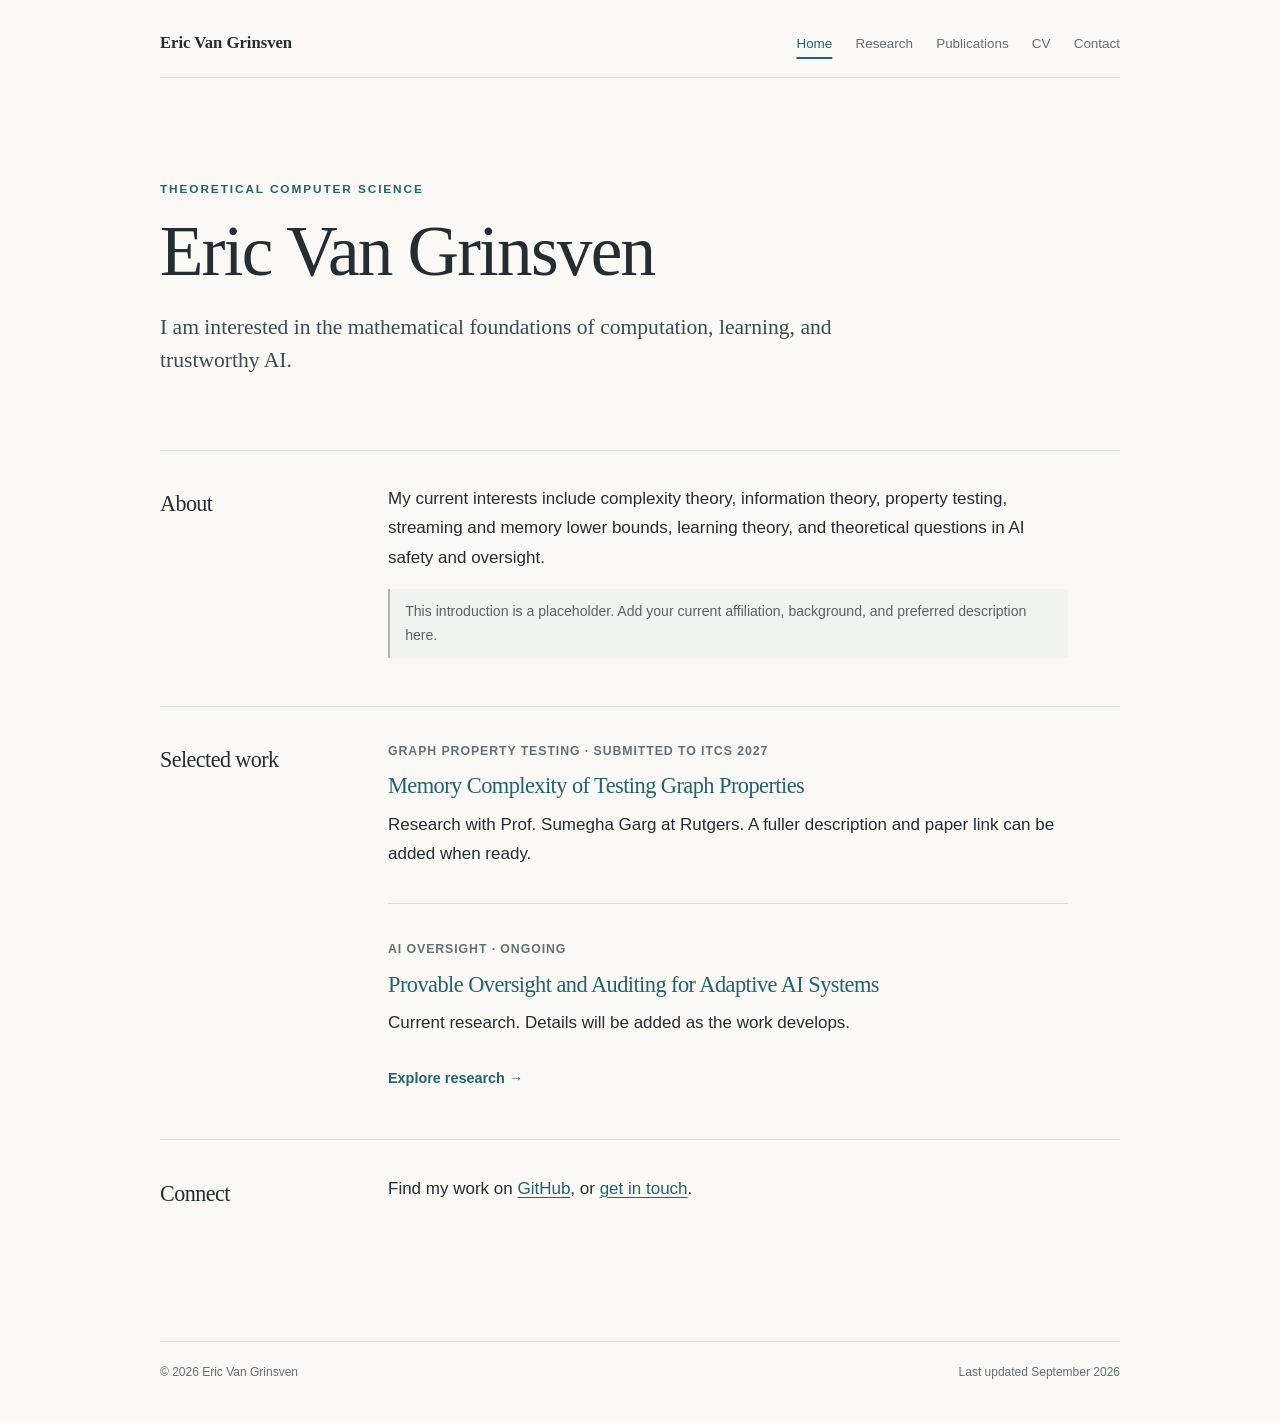
==== index.html @ 431fe8a0 "Create initial academic website" ====
<!doctype html>
<html lang="en">
<head>
  <meta charset="utf-8">
  <meta name="viewport" content="width=device-width, initial-scale=1">
  <meta name="description" content="Eric Van Grinsven — theoretical computer science research and academic work.">
  <title>Eric Van Grinsven</title>
  <link rel="stylesheet" href="styles.css">
</head>
<body>
  <a class="skip-link" href="#main">Skip to content</a>
  <div class="site-wrap">
    <header class="site-header">
      <a class="site-name" href="index.html">Eric Van Grinsven</a>
      <nav aria-label="Main navigation">
        <a aria-current="page" href="index.html">Home</a>
        <a href="research.html">Research</a>
        <a href="publications.html">Publications</a>
        <a href="cv.html">CV</a>
        <a href="contact.html">Contact</a>
      </nav>
    </header>

    <main id="main">
      <section class="intro" aria-labelledby="intro-title">
        <p class="eyebrow">Theoretical computer science</p>
        <h1 id="intro-title">Eric Van Grinsven</h1>
        <p class="lede">I am interested in the mathematical foundations of computation, learning, and trustworthy AI.</p>
      </section>

      <section class="content-section" aria-labelledby="about-title">
        <h2 id="about-title">About</h2>
        <div class="section-body">
          <p>My current interests include complexity theory, information theory, property testing, streaming and memory lower bounds, learning theory, and theoretical questions in AI safety and oversight.</p>
          <p class="editor-note">This introduction is a placeholder. Add your current affiliation, background, and preferred description here.</p>
        </div>
      </section>

      <section class="content-section" aria-labelledby="work-title">
        <h2 id="work-title">Selected work</h2>
        <div class="section-body">
          <div class="entry-list">
            <article class="entry">
              <p class="entry-meta">Graph property testing · submitted to ITCS 2027</p>
              <h3><a href="research.html#graph-properties">Memory Complexity of Testing Graph Properties</a></h3>
              <p>Research with Prof. Sumegha Garg at Rutgers. A fuller description and paper link can be added when ready.</p>
            </article>
            <article class="entry">
              <p class="entry-meta">AI oversight · ongoing</p>
              <h3><a href="research.html#oversight">Provable Oversight and Auditing for Adaptive AI Systems</a></h3>
              <p>Current research. Details will be added as the work develops.</p>
            </article>
          </div>
          <p class="section-link"><a href="research.html">Explore research <span aria-hidden="true">→</span></a></p>
        </div>
      </section>

      <section class="content-section" aria-labelledby="connect-title">
        <h2 id="connect-title">Connect</h2>
        <div class="section-body">
          <p>Find my work on <a href="https://github.com/evangrin">GitHub</a>, or <a href="contact.html">get in touch</a>.</p>
        </div>
      </section>
    </main>

    <footer class="site-footer"><span>© 2026 Eric Van Grinsven</span><span>Last updated September 2026</span></footer>
  </div>
</body>
</html>
---- styles.css ----
:root {
  color-scheme: light;
  --paper: #faf9f6;
  --ink: #242d32;
  --muted: #637078;
  --line: #d9dfde;
  --accent: #246270;
  --note: #f0f3f0;
}

* { box-sizing: border-box; }
html { scroll-behavior: smooth; }
body {
  margin: 0;
  background: var(--paper);
  color: var(--ink);
  font: 17px/1.72 -apple-system, BlinkMacSystemFont, "Segoe UI", Arial, sans-serif;
  -webkit-font-smoothing: antialiased;
}
a { color: var(--accent); text-decoration-thickness: 1px; text-underline-offset: .2em; }
a:hover { color: #163f49; }
a:focus-visible { outline: 2px solid var(--accent); outline-offset: 4px; border-radius: 2px; }
.skip-link { position: absolute; left: 1rem; top: -5rem; z-index: 10; padding: .5rem .8rem; background: var(--ink); color: white; }
.skip-link:focus { top: 1rem; }
.site-wrap { width: min(100% - 3rem, 960px); margin-inline: auto; }
.site-header { display: flex; justify-content: space-between; align-items: baseline; gap: 2rem; border-bottom: 1px solid var(--line); padding: 2rem 0 1.35rem; }
.site-name { color: var(--ink); font: 600 1.04rem/1.2 Georgia, "Times New Roman", serif; text-decoration: none; white-space: nowrap; }
.site-header nav { display: flex; flex-wrap: wrap; gap: .45rem 1.45rem; font-size: .84rem; }
.site-header nav a { color: var(--muted); text-decoration: none; }
.site-header nav a:hover, .site-header nav a[aria-current="page"] { color: var(--accent); }
.site-header nav a[aria-current="page"] { text-decoration: underline; text-underline-offset: .55rem; text-decoration-thickness: 1.5px; }
main { padding-bottom: 5rem; }
.intro { padding: 6.3rem 0 4.5rem; max-width: 780px; }
.page-heading { padding: 5rem 0 3.5rem; max-width: 780px; }
.eyebrow { margin: 0 0 .85rem; color: var(--accent); font-size: .74rem; font-weight: 700; letter-spacing: .16em; text-transform: uppercase; }
h1, h2, h3, p { margin-top: 0; }
h1, h2, h3 { font-family: Georgia, "Times New Roman", serif; font-weight: 500; letter-spacing: -.025em; }
h1 { margin-bottom: 1.15rem; font-size: clamp(2.8rem, 6vw, 4.45rem); line-height: 1.12; }
.lede { max-width: 690px; margin-bottom: 0; color: #3d4b52; font: 1.35rem/1.55 Georgia, "Times New Roman", serif; }
.content-section { display: grid; grid-template-columns: 180px minmax(0, 1fr); gap: 3rem; border-top: 1px solid var(--line); padding: 2.1rem 0 3rem; }
.content-section h2 { margin: .05rem 0 0; font-size: 1.38rem; }
.section-body { max-width: 680px; }
.section-body > p:last-child, .entry p:last-child { margin-bottom: 0; }
.entry-list { display: grid; gap: 2.2rem; }
.entry { scroll-margin-top: 2rem; }
.entry + .entry { border-top: 1px solid var(--line); padding-top: 2.2rem; }
.entry-meta { margin-bottom: .3rem; color: var(--muted); font-size: .77rem; font-weight: 700; letter-spacing: .075em; text-transform: uppercase; }
.entry h3 { margin-bottom: .5rem; font-size: 1.4rem; line-height: 1.35; }
.entry h3 a { text-decoration: none; }
.entry h3 a:hover { text-decoration: underline; }
.entry p { margin-bottom: .6rem; }
.editor-note { border-left: 2px solid #a5bbb7; padding: .65rem .95rem; background: var(--note); color: #56646a; font-size: .88rem; }
.section-link { margin: 1.8rem 0 0; font-size: .9rem; font-weight: 600; }
.section-link a { text-decoration: none; }
.section-link a:hover { text-decoration: underline; }
.link-list { list-style: none; padding: 0; margin: 0 0 2rem; }
.link-list li { display: flex; justify-content: space-between; gap: 1rem; border-bottom: 1px solid var(--line); padding: .75rem 0; }
.link-list li:first-child { border-top: 1px solid var(--line); }
code { font-size: .92em; }
.site-footer { display: flex; justify-content: space-between; gap: 1rem; border-top: 1px solid var(--line); padding: 1.3rem 0 2.5rem; color: var(--muted); font-size: .75rem; }

@media (max-width: 680px) {
  body { font-size: 16px; }
  .site-wrap { width: min(100% - 2.2rem, 960px); }
  .site-header { display: block; padding: 1.4rem 0 1rem; }
  .site-header nav { margin-top: 1rem; gap: .5rem 1.2rem; }
  .intro { padding: 4rem 0 3.2rem; }
  .page-heading { padding: 3.3rem 0 2.5rem; }
  .lede { font-size: 1.16rem; }
  .content-section { display: block; padding: 1.5rem 0 2.6rem; }
  .content-section h2 { margin-bottom: 1.1rem; }
  .site-footer { display: block; }
  .site-footer span { display: block; }
}

@media (prefers-reduced-motion: reduce) {
  html { scroll-behavior: auto; }
}
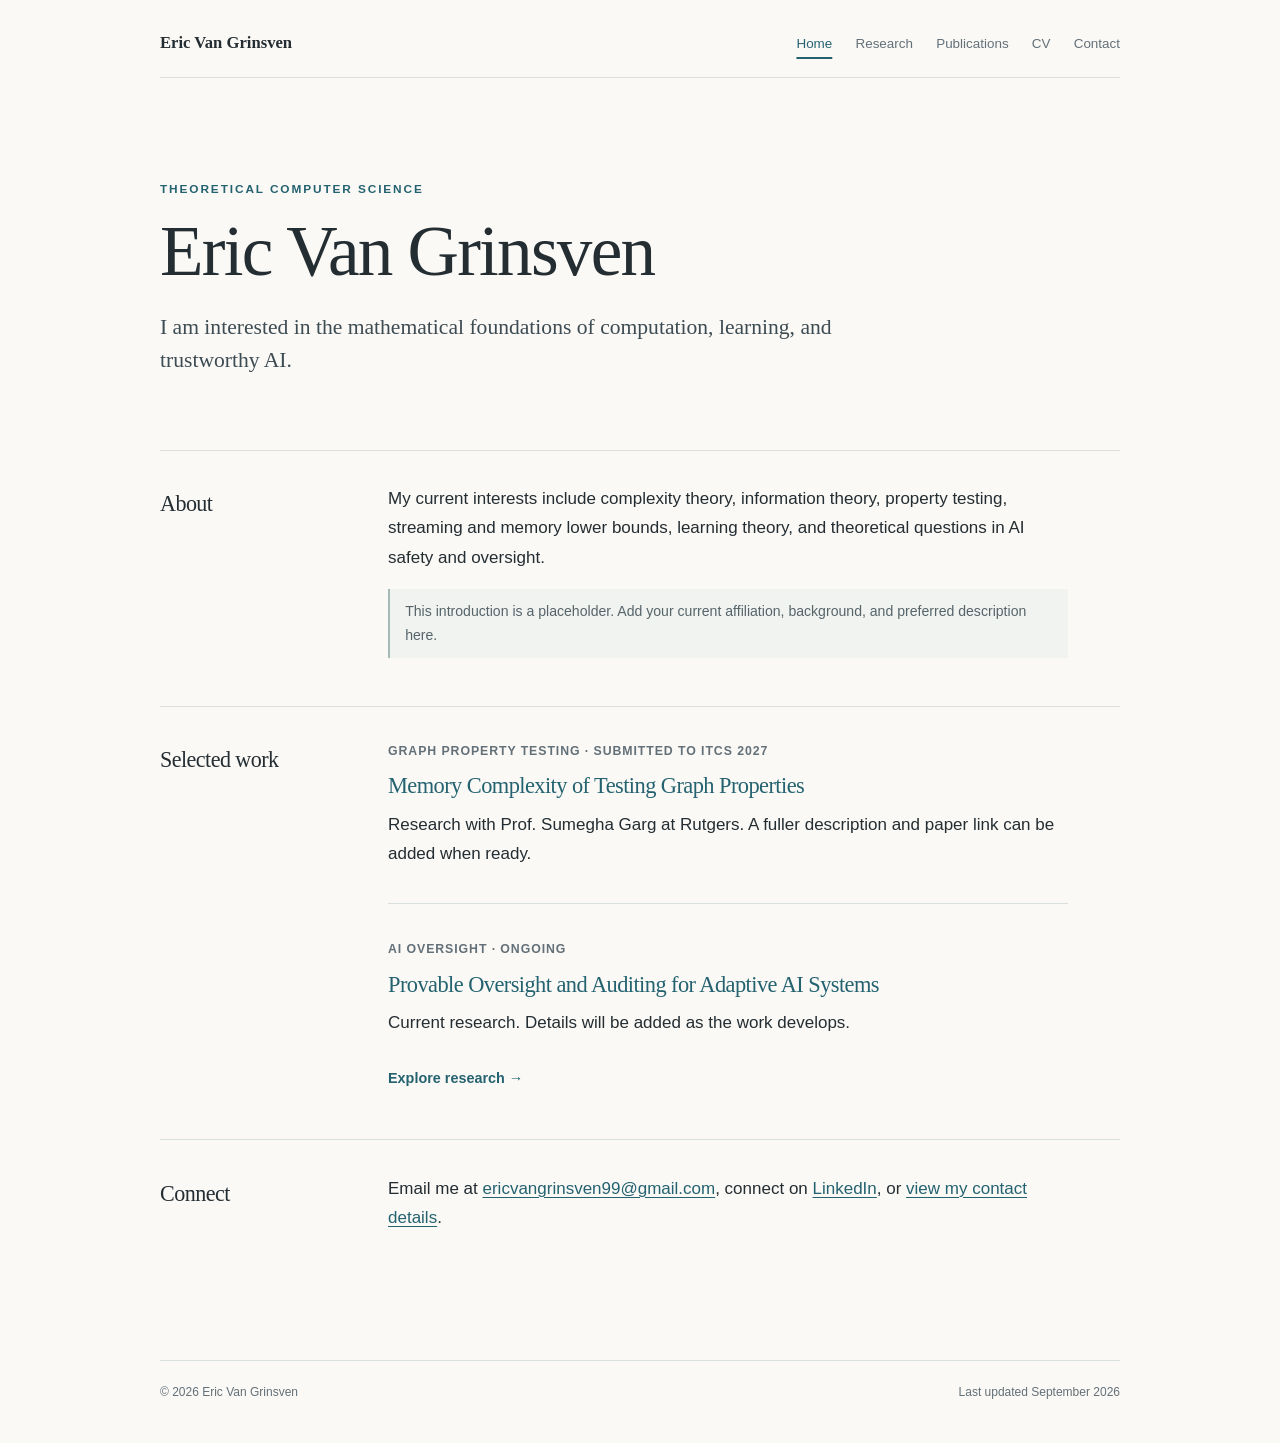
==== commit c5701309: "Update contact links with email and LinkedIn" ====
--- a/index.html
+++ b/index.html
@@ -58,7 +58,7 @@
       <section class="content-section" aria-labelledby="connect-title">
         <h2 id="connect-title">Connect</h2>
         <div class="section-body">
-          <p>Find my work on <a href="https://github.com/evangrin">GitHub</a>, or <a href="contact.html">get in touch</a>.</p>
+          <p>Email me at <a href="mailto:ericvangrinsven99@gmail.com">ericvangrinsven99@gmail.com</a>, connect on <a href="https://www.linkedin.com/in/eric-van-grinsven/">LinkedIn</a>, or <a href="contact.html">view my contact details</a>.</p>
         </div>
       </section>
     </main>
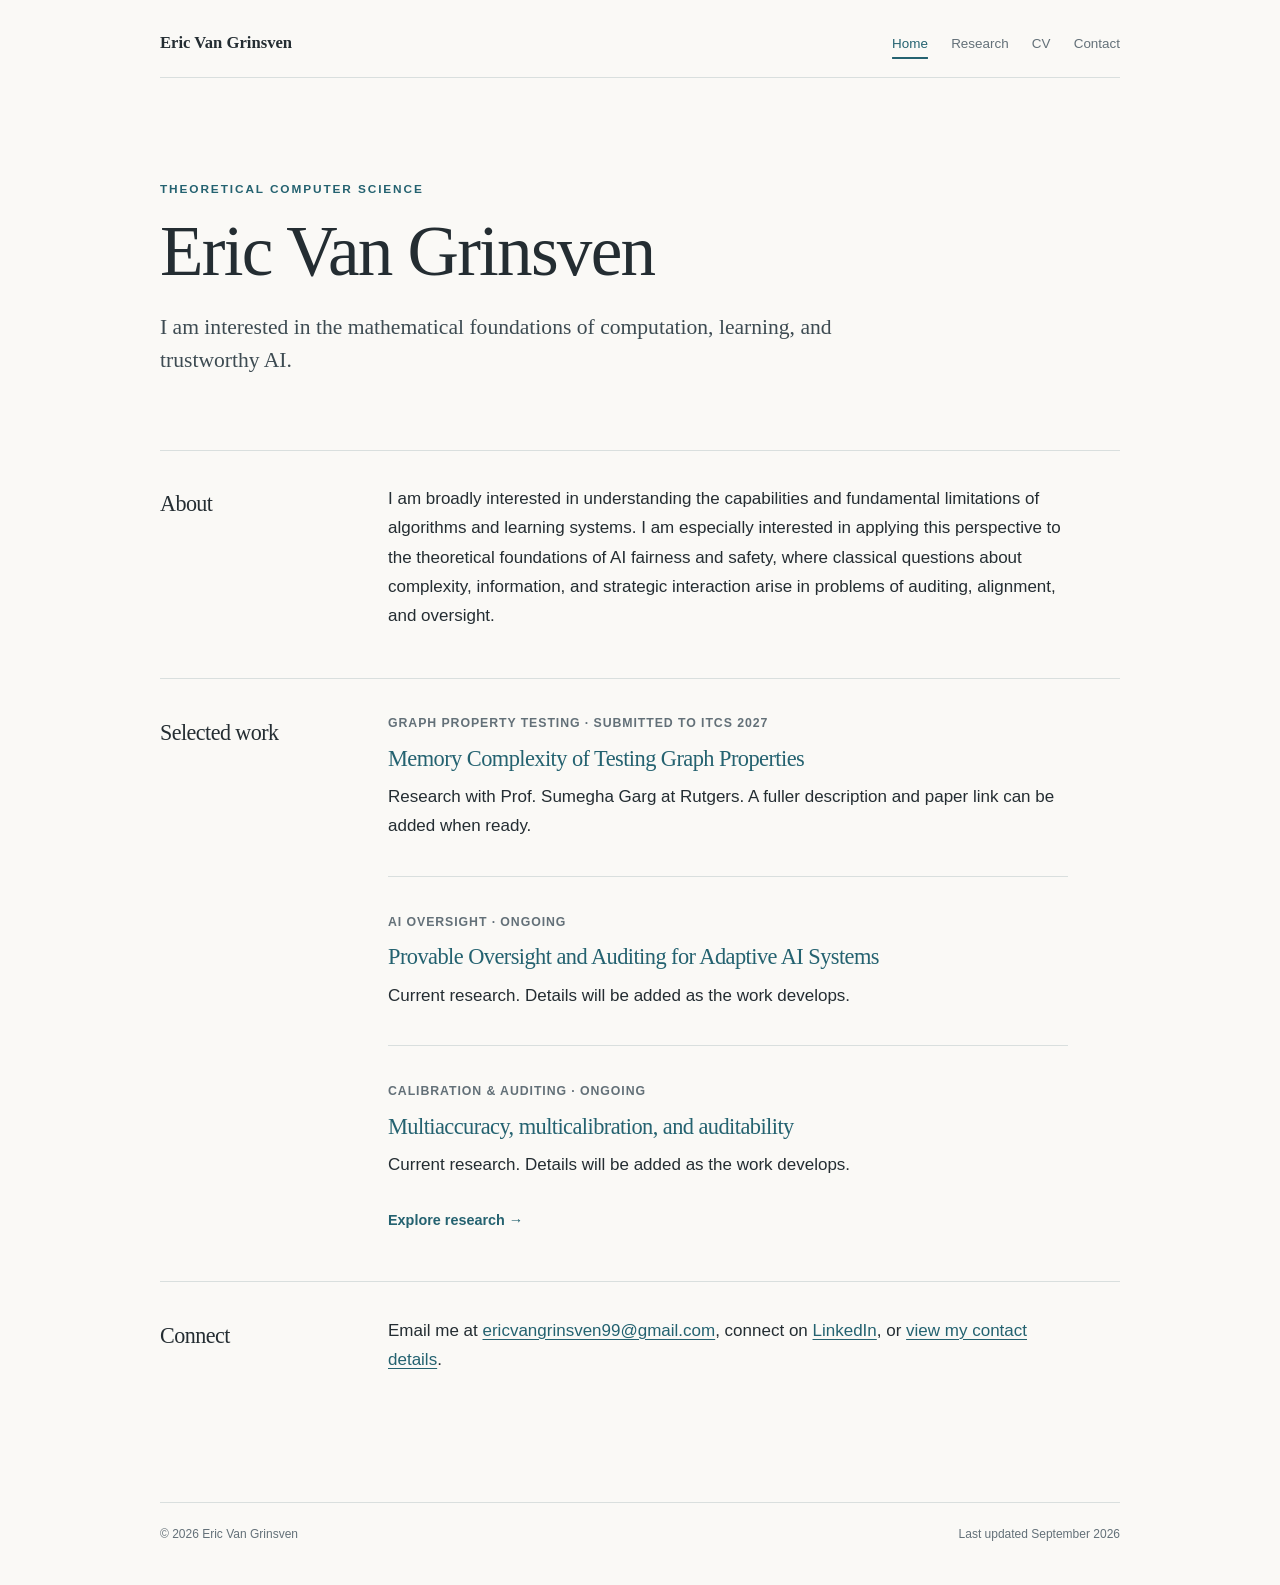
==== commit d1a80fb0: "Reorganize research and update academic interests" ====
--- a/index.html
+++ b/index.html
@@ -15,7 +15,6 @@
       <nav aria-label="Main navigation">
         <a aria-current="page" href="index.html">Home</a>
         <a href="research.html">Research</a>
-        <a href="publications.html">Publications</a>
         <a href="cv.html">CV</a>
         <a href="contact.html">Contact</a>
       </nav>
@@ -31,8 +30,7 @@
       <section class="content-section" aria-labelledby="about-title">
         <h2 id="about-title">About</h2>
         <div class="section-body">
-          <p>My current interests include complexity theory, information theory, property testing, streaming and memory lower bounds, learning theory, and theoretical questions in AI safety and oversight.</p>
-          <p class="editor-note">This introduction is a placeholder. Add your current affiliation, background, and preferred description here.</p>
+          <p>I am broadly interested in understanding the capabilities and fundamental limitations of algorithms and learning systems. I am especially interested in applying this perspective to the theoretical foundations of AI fairness and safety, where classical questions about complexity, information, and strategic interaction arise in problems of auditing, alignment, and oversight.</p>
         </div>
       </section>
 
@@ -48,6 +46,11 @@
             <article class="entry">
               <p class="entry-meta">AI oversight · ongoing</p>
               <h3><a href="research.html#oversight">Provable Oversight and Auditing for Adaptive AI Systems</a></h3>
+              <p>Current research. Details will be added as the work develops.</p>
+            </article>
+            <article class="entry">
+              <p class="entry-meta">Calibration &amp; auditing · ongoing</p>
+              <h3><a href="research.html#multicalibration">Multiaccuracy, multicalibration, and auditability</a></h3>
               <p>Current research. Details will be added as the work develops.</p>
             </article>
           </div>
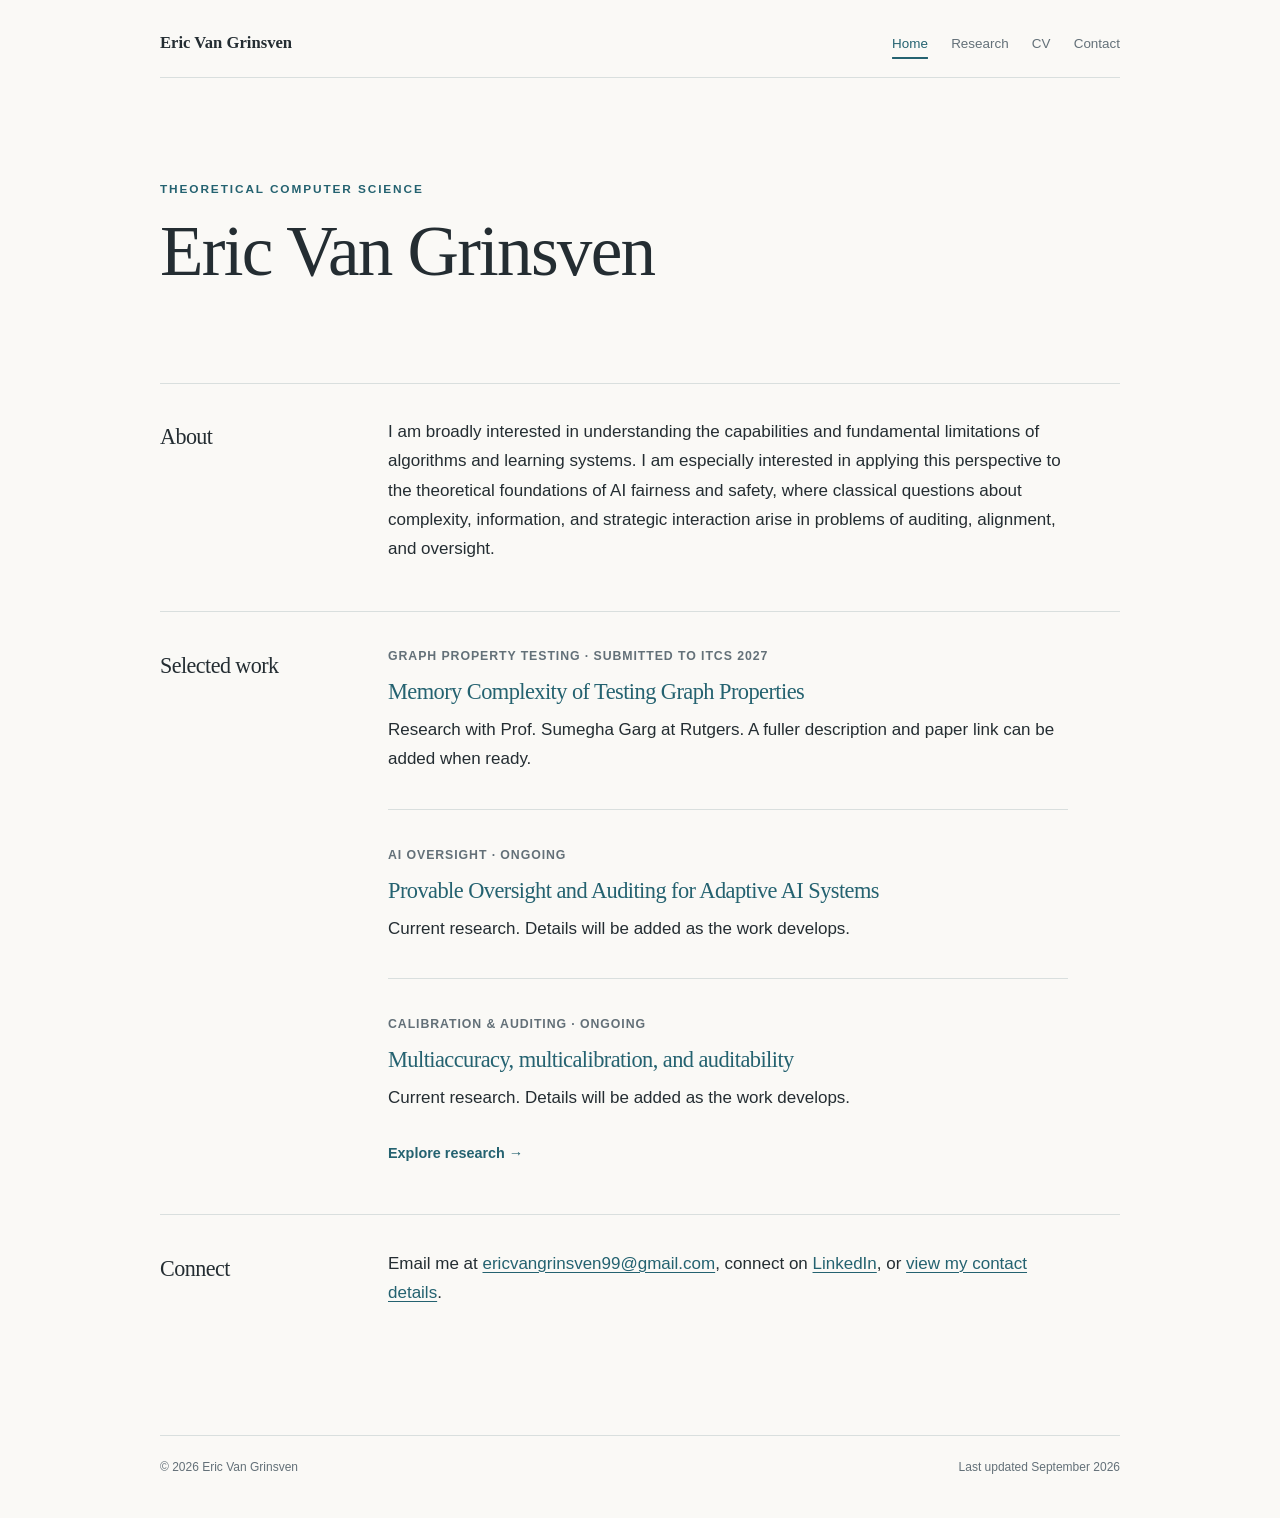
==== commit de02fee4: "Add remaining projects and simplify page headings" ====
--- a/index.html
+++ b/index.html
@@ -24,7 +24,6 @@
       <section class="intro" aria-labelledby="intro-title">
         <p class="eyebrow">Theoretical computer science</p>
         <h1 id="intro-title">Eric Van Grinsven</h1>
-        <p class="lede">I am interested in the mathematical foundations of computation, learning, and trustworthy AI.</p>
       </section>
 
       <section class="content-section" aria-labelledby="about-title">
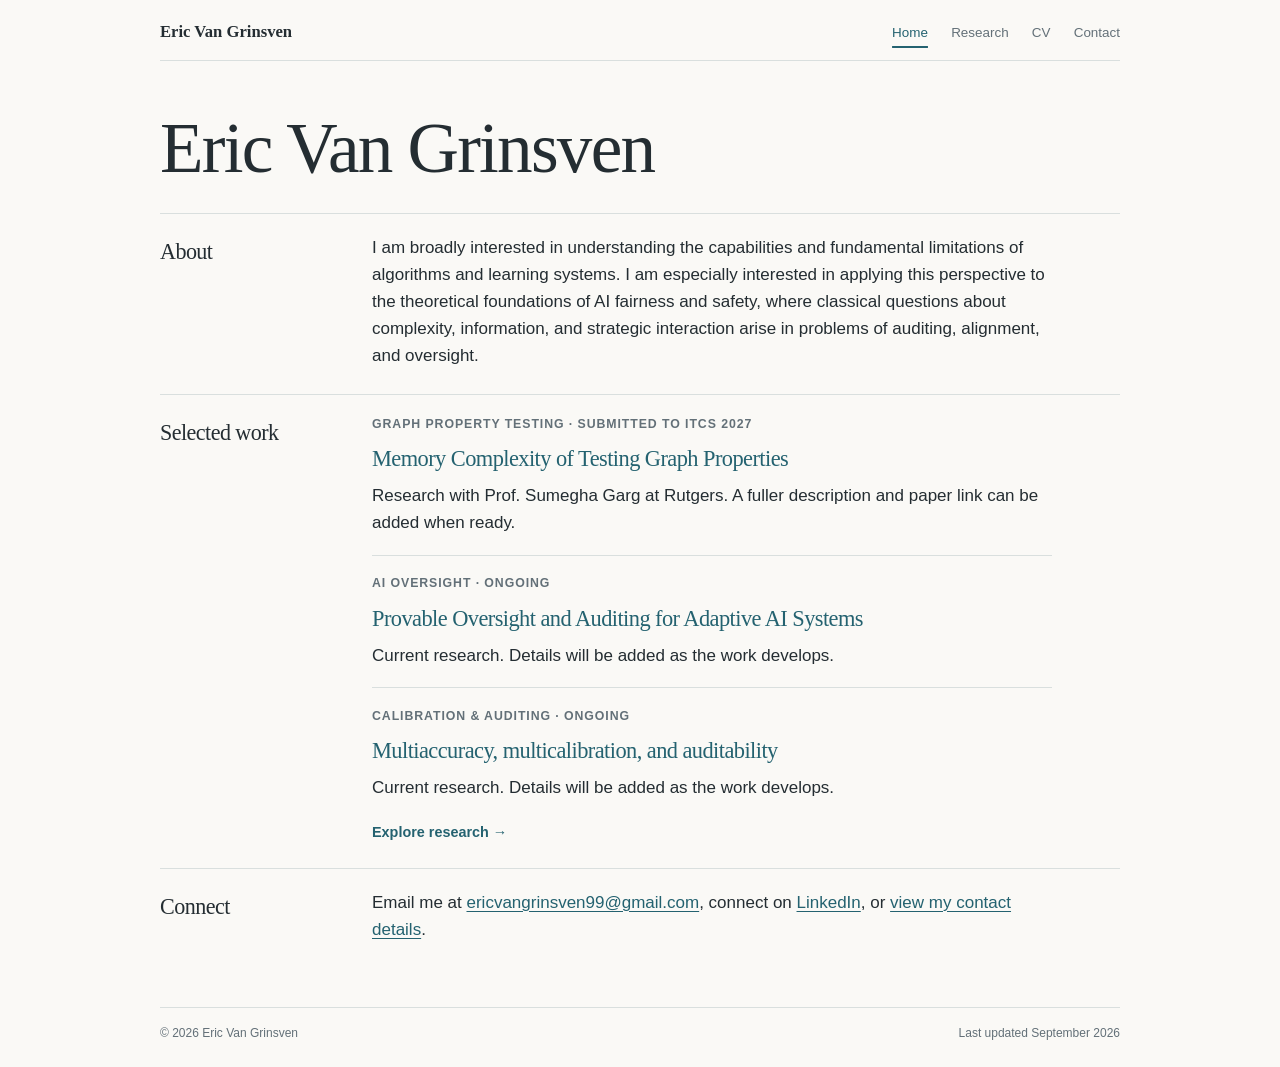
==== commit 9168309e: "Update project descriptions and page headings" ====
--- a/index.html
+++ b/index.html
@@ -22,7 +22,6 @@
 
     <main id="main">
       <section class="intro" aria-labelledby="intro-title">
-        <p class="eyebrow">Theoretical computer science</p>
         <h1 id="intro-title">Eric Van Grinsven</h1>
       </section>
 
--- a/styles.css
+++ b/styles.css
@@ -14,7 +14,7 @@
   margin: 0;
   background: var(--paper);
   color: var(--ink);
-  font: 17px/1.72 -apple-system, BlinkMacSystemFont, "Segoe UI", Arial, sans-serif;
+  font: 17px/1.6 -apple-system, BlinkMacSystemFont, "Segoe UI", Arial, sans-serif;
   -webkit-font-smoothing: antialiased;
 }
 a { color: var(--accent); text-decoration-thickness: 1px; text-underline-offset: .2em; }
@@ -23,52 +23,52 @@
 .skip-link { position: absolute; left: 1rem; top: -5rem; z-index: 10; padding: .5rem .8rem; background: var(--ink); color: white; }
 .skip-link:focus { top: 1rem; }
 .site-wrap { width: min(100% - 3rem, 960px); margin-inline: auto; }
-.site-header { display: flex; justify-content: space-between; align-items: baseline; gap: 2rem; border-bottom: 1px solid var(--line); padding: 2rem 0 1.35rem; }
+.site-header { display: flex; justify-content: space-between; align-items: baseline; gap: 1.5rem; border-bottom: 1px solid var(--line); padding: 1.4rem 0 1rem; }
 .site-name { color: var(--ink); font: 600 1.04rem/1.2 Georgia, "Times New Roman", serif; text-decoration: none; white-space: nowrap; }
 .site-header nav { display: flex; flex-wrap: wrap; gap: .45rem 1.45rem; font-size: .84rem; }
 .site-header nav a { color: var(--muted); text-decoration: none; }
 .site-header nav a:hover, .site-header nav a[aria-current="page"] { color: var(--accent); }
 .site-header nav a[aria-current="page"] { text-decoration: underline; text-underline-offset: .55rem; text-decoration-thickness: 1.5px; }
-main { padding-bottom: 5rem; }
-.intro { padding: 6.3rem 0 4.5rem; max-width: 780px; }
-.page-heading { padding: 5rem 0 3.5rem; max-width: 780px; }
-.eyebrow { margin: 0 0 .85rem; color: var(--accent); font-size: .74rem; font-weight: 700; letter-spacing: .16em; text-transform: uppercase; }
+main { padding-bottom: 2.5rem; }
+.intro { padding: 3rem 0 1.5rem; max-width: 780px; }
+.page-heading { padding: 2.5rem 0 1.5rem; max-width: 780px; }
+.eyebrow { margin: 0 0 .6rem; color: var(--accent); font-size: .74rem; font-weight: 700; letter-spacing: .16em; text-transform: uppercase; }
 h1, h2, h3, p { margin-top: 0; }
 h1, h2, h3 { font-family: Georgia, "Times New Roman", serif; font-weight: 500; letter-spacing: -.025em; }
-h1 { margin-bottom: 1.15rem; font-size: clamp(2.8rem, 6vw, 4.45rem); line-height: 1.12; }
+h1 { margin-bottom: 0; font-size: clamp(2.8rem, 6vw, 4.45rem); line-height: 1.12; }
 .lede { max-width: 690px; margin-bottom: 0; color: #3d4b52; font: 1.35rem/1.55 Georgia, "Times New Roman", serif; }
-.content-section { display: grid; grid-template-columns: 180px minmax(0, 1fr); gap: 3rem; border-top: 1px solid var(--line); padding: 2.1rem 0 3rem; }
+.content-section { display: grid; grid-template-columns: 180px minmax(0, 1fr); gap: 2rem; border-top: 1px solid var(--line); padding: 1.25rem 0 1.5rem; }
 .content-section h2 { margin: .05rem 0 0; font-size: 1.38rem; }
 .section-body { max-width: 680px; }
 .section-body > p:last-child, .entry p:last-child { margin-bottom: 0; }
-.entry-list { display: grid; gap: 2.2rem; }
+.entry-list { display: grid; gap: 1.15rem; }
 .entry { scroll-margin-top: 2rem; }
-.entry + .entry { border-top: 1px solid var(--line); padding-top: 2.2rem; }
+.entry + .entry { border-top: 1px solid var(--line); padding-top: 1.15rem; }
 .entry-meta { margin-bottom: .3rem; color: var(--muted); font-size: .77rem; font-weight: 700; letter-spacing: .075em; text-transform: uppercase; }
 .entry h3 { margin-bottom: .5rem; font-size: 1.4rem; line-height: 1.35; }
 .entry h3 a { text-decoration: none; }
 .entry h3 a:hover { text-decoration: underline; }
 .entry p { margin-bottom: .6rem; }
 .editor-note { border-left: 2px solid #a5bbb7; padding: .65rem .95rem; background: var(--note); color: #56646a; font-size: .88rem; }
-.section-link { margin: 1.8rem 0 0; font-size: .9rem; font-weight: 600; }
+.section-link { margin: 1.2rem 0 0; font-size: .9rem; font-weight: 600; }
 .section-link a { text-decoration: none; }
 .section-link a:hover { text-decoration: underline; }
-.link-list { list-style: none; padding: 0; margin: 0 0 2rem; }
+.link-list { list-style: none; padding: 0; margin: 0 0 1rem; }
 .link-list li { display: flex; justify-content: space-between; gap: 1rem; border-bottom: 1px solid var(--line); padding: .75rem 0; }
 .link-list li:first-child { border-top: 1px solid var(--line); }
 code { font-size: .92em; }
-.site-footer { display: flex; justify-content: space-between; gap: 1rem; border-top: 1px solid var(--line); padding: 1.3rem 0 2.5rem; color: var(--muted); font-size: .75rem; }
+.site-footer { display: flex; justify-content: space-between; gap: 1rem; border-top: 1px solid var(--line); padding: 1rem 0 1.5rem; color: var(--muted); font-size: .75rem; }
 
 @media (max-width: 680px) {
   body { font-size: 16px; }
   .site-wrap { width: min(100% - 2.2rem, 960px); }
-  .site-header { display: block; padding: 1.4rem 0 1rem; }
-  .site-header nav { margin-top: 1rem; gap: .5rem 1.2rem; }
-  .intro { padding: 4rem 0 3.2rem; }
-  .page-heading { padding: 3.3rem 0 2.5rem; }
+  .site-header { display: block; padding: 1rem 0 .8rem; }
+  .site-header nav { margin-top: .7rem; gap: .5rem 1.2rem; }
+  .intro { padding: 2.25rem 0 1.25rem; }
+  .page-heading { padding: 2rem 0 1.25rem; }
   .lede { font-size: 1.16rem; }
-  .content-section { display: block; padding: 1.5rem 0 2.6rem; }
-  .content-section h2 { margin-bottom: 1.1rem; }
+  .content-section { display: block; padding: 1.1rem 0 1.4rem; }
+  .content-section h2 { margin-bottom: .7rem; }
   .site-footer { display: block; }
   .site-footer span { display: block; }
 }
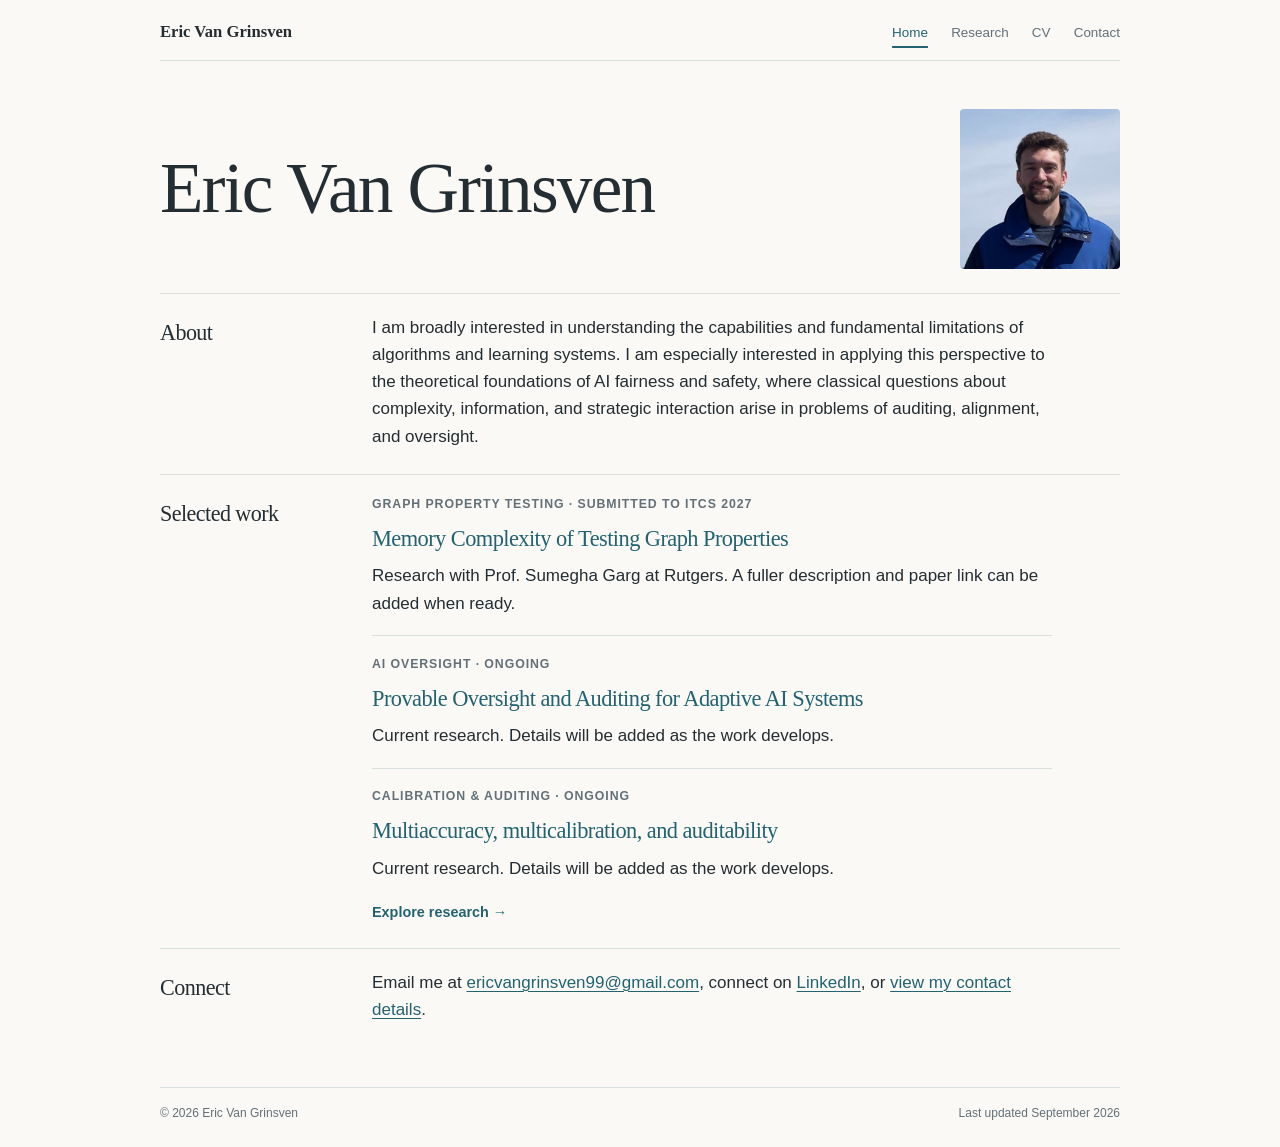
==== commit fb4de743: "Add profile photo to homepage" ====
--- a/index.html
+++ b/index.html
@@ -23,6 +23,7 @@
     <main id="main">
       <section class="intro" aria-labelledby="intro-title">
         <h1 id="intro-title">Eric Van Grinsven</h1>
+        <img class="profile-photo" src="images/eric-van-grinsven.jpg" alt="Eric Van Grinsven" width="434" height="434">
       </section>
 
       <section class="content-section" aria-labelledby="about-title">
--- a/styles.css
+++ b/styles.css
@@ -30,7 +30,8 @@
 .site-header nav a:hover, .site-header nav a[aria-current="page"] { color: var(--accent); }
 .site-header nav a[aria-current="page"] { text-decoration: underline; text-underline-offset: .55rem; text-decoration-thickness: 1.5px; }
 main { padding-bottom: 2.5rem; }
-.intro { padding: 3rem 0 1.5rem; max-width: 780px; }
+.intro { display: flex; justify-content: space-between; align-items: center; gap: 2rem; padding: 3rem 0 1.5rem; }
+.profile-photo { display: block; width: 160px; height: 160px; object-fit: cover; border-radius: 4px; flex: none; }
 .page-heading { padding: 2.5rem 0 1.5rem; max-width: 780px; }
 .eyebrow { margin: 0 0 .6rem; color: var(--accent); font-size: .74rem; font-weight: 700; letter-spacing: .16em; text-transform: uppercase; }
 h1, h2, h3, p { margin-top: 0; }
@@ -64,7 +65,8 @@
   .site-wrap { width: min(100% - 2.2rem, 960px); }
   .site-header { display: block; padding: 1rem 0 .8rem; }
   .site-header nav { margin-top: .7rem; gap: .5rem 1.2rem; }
-  .intro { padding: 2.25rem 0 1.25rem; }
+  .intro { flex-direction: column; align-items: flex-start; gap: 1rem; padding: 2.25rem 0 1.25rem; }
+  .profile-photo { width: 128px; height: 128px; }
   .page-heading { padding: 2rem 0 1.25rem; }
   .lede { font-size: 1.16rem; }
   .content-section { display: block; padding: 1.1rem 0 1.4rem; }
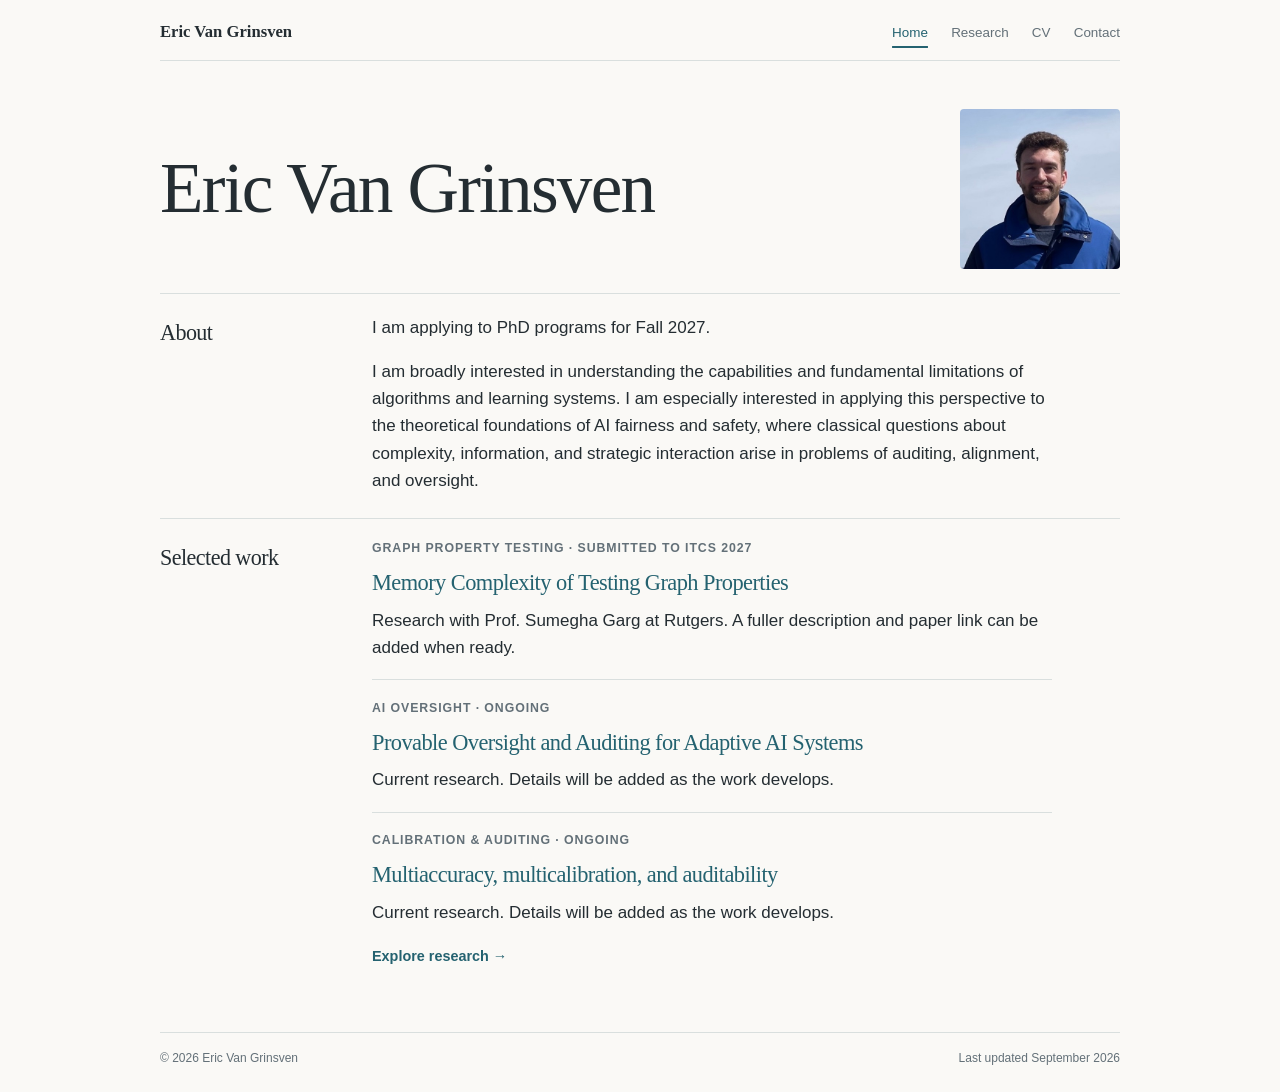
==== commit 43edb7e6: "Update homepage application plans" ====
--- a/index.html
+++ b/index.html
@@ -29,6 +29,7 @@
       <section class="content-section" aria-labelledby="about-title">
         <h2 id="about-title">About</h2>
         <div class="section-body">
+          <p>I am applying to PhD programs for Fall 2027.</p>
           <p>I am broadly interested in understanding the capabilities and fundamental limitations of algorithms and learning systems. I am especially interested in applying this perspective to the theoretical foundations of AI fairness and safety, where classical questions about complexity, information, and strategic interaction arise in problems of auditing, alignment, and oversight.</p>
         </div>
       </section>
@@ -57,12 +58,6 @@
         </div>
       </section>
 
-      <section class="content-section" aria-labelledby="connect-title">
-        <h2 id="connect-title">Connect</h2>
-        <div class="section-body">
-          <p>Email me at <a href="mailto:ericvangrinsven99@gmail.com">ericvangrinsven99@gmail.com</a>, connect on <a href="https://www.linkedin.com/in/eric-van-grinsven/">LinkedIn</a>, or <a href="contact.html">view my contact details</a>.</p>
-        </div>
-      </section>
     </main>
 
     <footer class="site-footer"><span>© 2026 Eric Van Grinsven</span><span>Last updated September 2026</span></footer>
